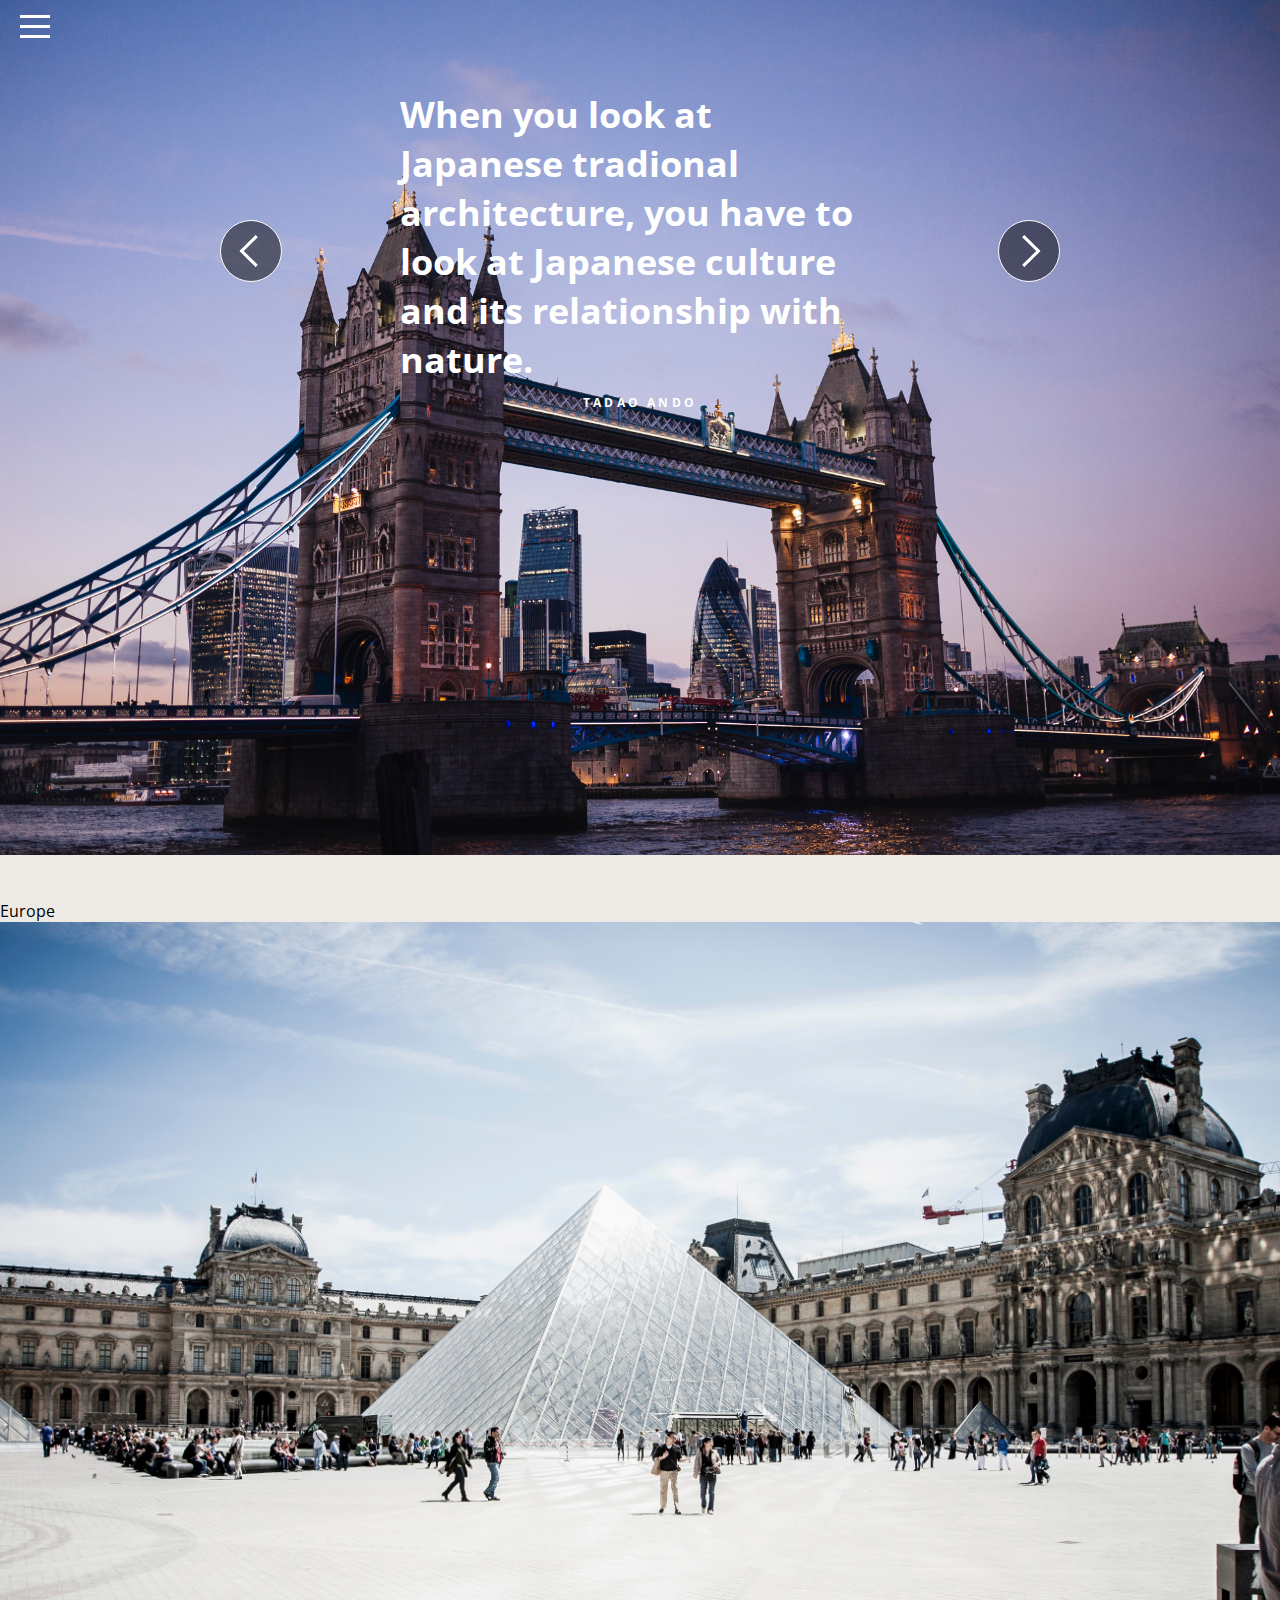
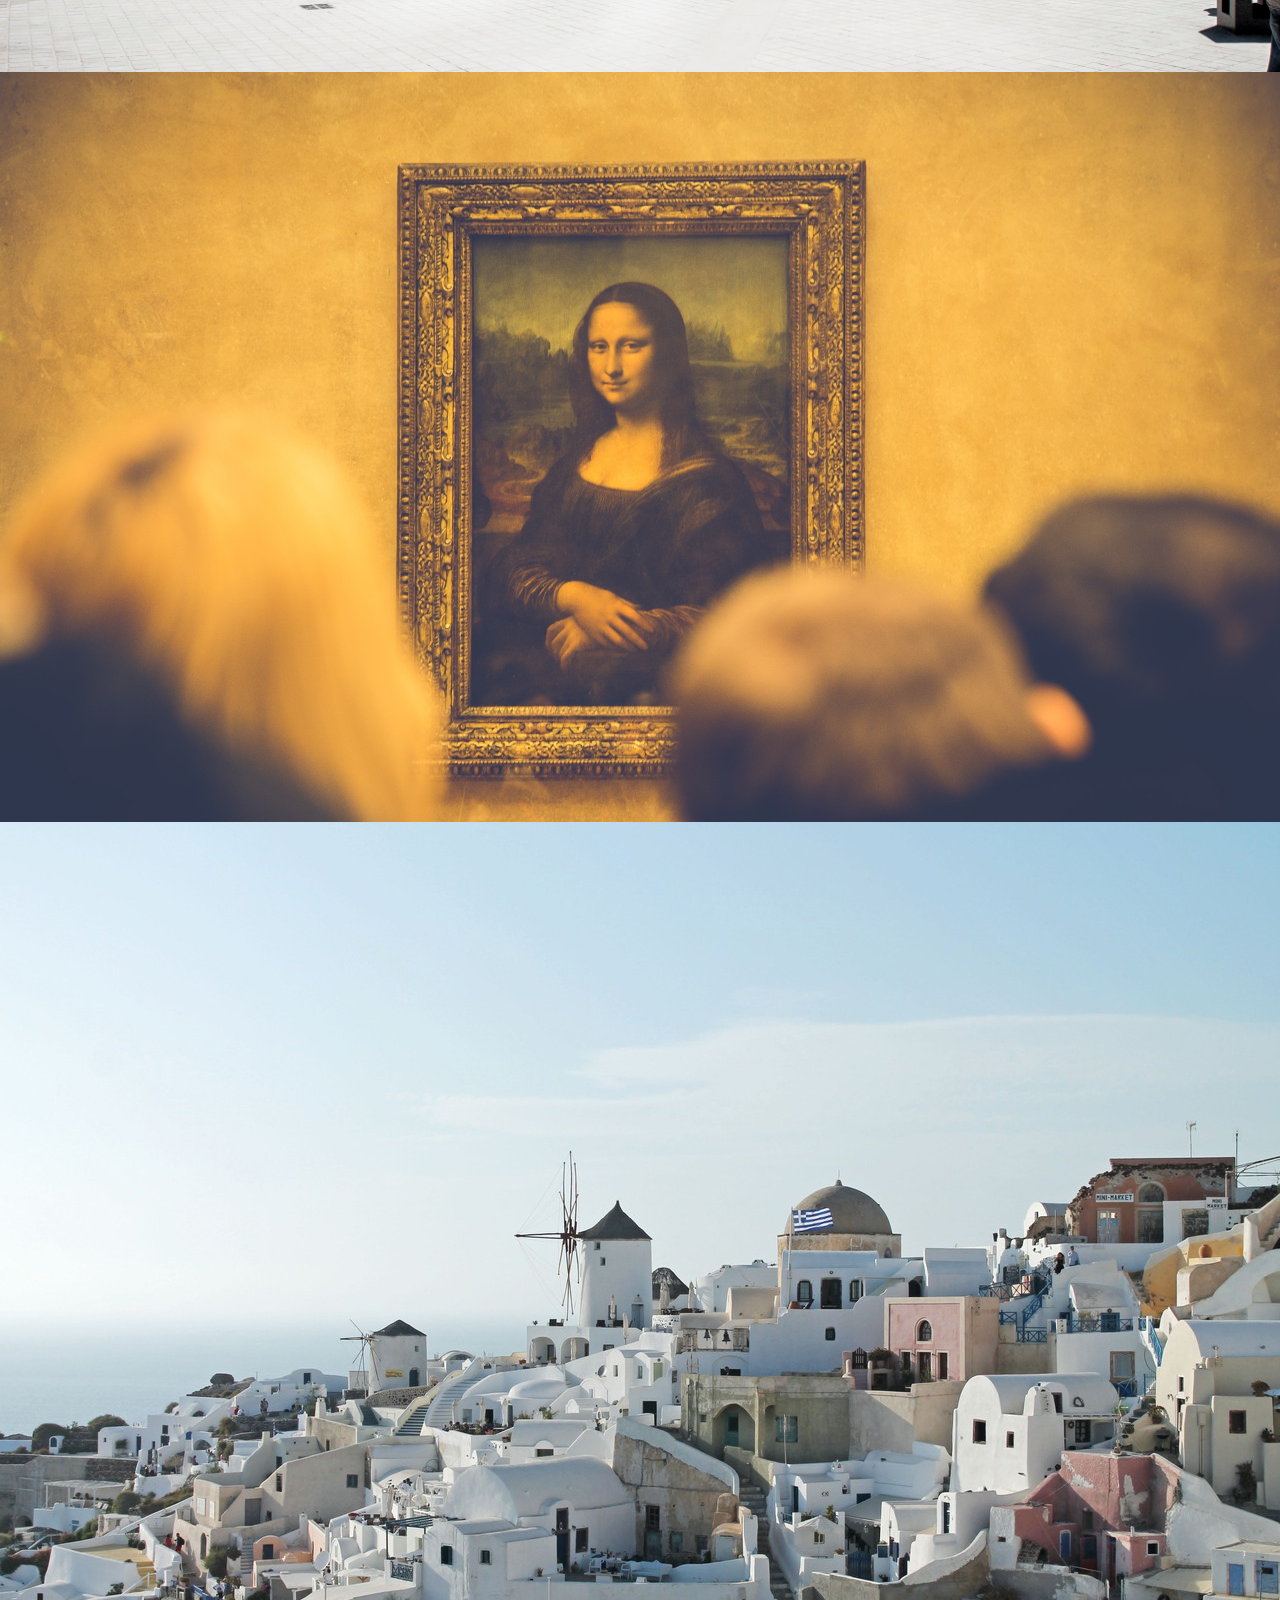
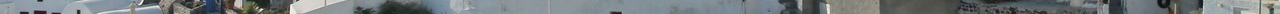
==== europe.html @ 5323c2f0 "pushing my changes to Github" ====
<html>
<head>

	<title>Move.T-Europe</title>
	<link rel="stylesheet" type="text/css" href="assets/css/style.css" />
	<link href='https://fonts.googleapis.com/css?family=Open+Sans' rel='stylesheet' type='text/css'>
	<script src="assets/js/jquery.js"></script>
	<script src= "assets/js/script.js"></script>

</head>
<body>
	<div class="london">
		<div class="london-overlay"></div><img id="london-back" src="assets/image/london.jpg">
	</div>
	<div id="sidebar-button">
		<a id="nav-toggle">
			<span></span>
		</a>
	</div>

	<div class="page-wrapper">
		<section class="section" id="carousel-section">
			<div class="carousel-container">
			<div id= "carousel">
				<div class="carousel-item">
					<div class="quote">
						When you look at Japanese tradional architecture, you have to look at Japanese culture and its relationship with nature. 
						<div class="author">
							Tadao Ando
						</div>
					</div>
				</div>
				<div class="carousel-item">
					<div class="quote">
						The Japanese culture fascinates me: the food, the dress, the manners and the traditions. It's the travel experience that has moved me the most.
						<div class="author">
							Roman Coppola
						</div>
					</div>
				</div>
				<div id="carousel-prev">
					<img class="img-scaled" src="assets/image/arrowleft.png"/>
				</div>
				<div id="carousel-next">
					<img class="img-scaled" src="assets/image/arrowright.png"/>
				</div>
			</div>
		</section>
	</div>
	
	<div id="damn">
		<div id="head">Europe</div>
	</div>

	<nav class="sidebar-container">
		<div class="sidebar-item">
			<a href="index.html" target=".blank"><div class="home">Home Page</div>
			<a href="japan.html" target="blank"><div class="japan">Japan</div></a>
			<a href="europe.html" target="_blank"><div class="europe">Europe</div></a>
		</div>
	</nav>
	
	<section class= "pyramid">
		<div class= "pyramid-overlay"></div><img id="pyramid-back" src="assets/image/pyramid.jpg">
		<div class= "text" id= "pyramid-text">
		</div>
	</section>

	<section class= "art">
		<div class= "art-overlay"></div><img id="art-back" src="assets/image/art.jpg">
		<div class= "text" id= "art-text">
		</div>
	</section>

	<section class= "greece">
		<div class= "greece-overlay"></div><img id="greece-back" src="assets/image/greece.jpg">
		<div class= "text" id= "greece-text">
		</div>
	</section>
</body>
</html>
---- assets/css/style.css ----
a {
	color: inherit;
	text-decoration: none;
}

.clear {
    clear: both;
}

.img-scaled {
    width: 100%;
    height: 100%;
}

.img-scaled-wh {
    width: 100%;
    height: 100%;
    position: relative;
}

body {
	font-family: "Open Sans", "Helvetica Neue", Helvetica, Arial, sans-serif;
	margin: 0px;
	background: #edeae5;
}

.background {
    background: url('background.jpg');
    background-size: 100% 100%;
    width: 100%;
    height: 100%;
    position: absolute;
}

.background-overlay{
    height: 100%;
    width: 100%;
    position: absolute;
}

#backdrop {
    width: 100%;
    height: 100%;
    object-fit: cover;
}

.kyoto {
    background-size: 100% 100%;
    width: 100%;
    height: 100%;
    position: absolute;
}

.kyoto-overlay {
    height: 100%;
    width: 100%;
    position: absolute;
}

#kyoto-back {
    width: 100%;
    height: 100%
    object-fit: cover;
}

.london {
    background-size: 100% 100%;
    width: 100%;
    height: 100%;
    position: absolute;
}

.london-overlay {
    height: 100%;
    width: 100%;
    position: absolute;
}

#london-back {
    width: 100%;
    height: 100%
    object-fit: cover;
}
#carousel-prev {
    position: absolute;
    width: 40px;
    height: 40px;
    padding: 10px;
    background: rgba(0, 0, 0, 0.5);
    top: 50%;
    margin-top: -30px;
    cursor: pointer;
    -webkit-transition: linear 0.2s;
}

#carousel-next {
    position: absolute;
    width: 40px;
    height: 40px;
    padding: 10px;
    background: rgba(0, 0, 0, 0.5);
    top: 50%;
    right: 0px;
    margin-top: -30px;
    cursor: pointer;
    -webkit-transition: linear 0.2s;
}

#carousel-prev:hover {
    background: rgba(0, 0, 0, 0.9);
}

#carousel-next:hover {
    background: rgba(0, 0, 0, 0.9);
}

.sidebar-container {
    position: fixed;
    width: 280px;
    height: 100%;
    background-color: darkgrey;
    opacity: 0.9;
    -webkit-transform: translateX(-280px);
    -webkit-transition: all 0.3s;
    -moz-transition: all 0.3s;
    transition: all .3s;4
}

.page-wrapper {
    height: 100%;
    width: 100%;
    -webkit-transition: all .3s;
    -moz-transition: all .3s;
    transition: all .3s;
}

.sidebar-item {
    font-weight: 700px;
    font-size: 16px;
    color: white;
    padding-top: 15px;
    padding-bottom: 15px;
    padding-left: 20px;
    padding-right: 20px;
}

.sidebar-active {
    transform: translateX(0);
}

#nav-toggle { 
    position: absolute; 
    right: 50%; top: 10%; 
}

#nav-toggle {
    padding: 10px 30px 15px 0px; 
}

#nav-toggle span, #nav-toggle span:before, #nav-toggle span:after {
    height: 3px;
    width: 30px;
    background: #fff;
    position: absolute;
    display: block;
    content: '';
}

#nav-toggle span:before {
    top: -10px; 
}

#nav-toggle span:after {
    bottom: -10px;
}

#sidebar-button {
    position: fixed;
    z-index: 100;
    left: 50px;
    top: 15px;
    cursor: pointer;
    -webkit-transition: all .3s;
    -moz-transition: all .3s;
    -o-transition: all .3s;
    transition: all .3s;
} 

.sidebar-container ul {
    margin: 0;
    padding: 0;
    list-style: none;
    margin-top: 10px;
}

.home {
    font-size: 24px;
    font-weight: 600;
    padding: 10px 50px 10px 50px;
    text-align: center;
}

.japan {
    font-size: 24px;
    font-weight: 600;
    padding: 10px 50px 10px 50px;
    text-align: center;
}

.europe {
    font-size: 24px;
    font-weight: 600;
    padding: 10px 50px 10px 50px;
    text-align: center;
}

.no-scroll {
    overflow: hidden;
}

.wrapper-active, .button-active {
    -webkit-transform: translateX(280px);
    -moz-transform: translateX(280px);
    transform: translateX(280px);
}

.sidebar-active {
    -webkit-transform: translateX(0px);
    -moz-transform: translateX(0px);
    -o-transform: translateX(0px);
}

.carousel-container{
    width: 960px;
    margin: auto;
    height: 500px;
    overflow: hidden;
    position: relative;
}

#carousel {
    width: 4800px;
    height: 100%;
    margin-left: 0px;
    -webkit-transition: all 0.3s;
}

.carousel-item {
    width: 960px;
    position: relative;
    height: 100%;
    float: left;
}

#carousel-prev {
    position: absolute;
    width: 40px;
    height: 40px;
    padding: 10px;
    left: 60px;
    top: 50%;
    margin-top: -30px;
    cursor: pointer;
    border-radius: 50%;
    border: 1px solid #fff;
    -webkit-transition: all 0.3s;
}

#carousel-next {
    position: absolute;
    width: 40px;
    height: 40px;
    padding: 10px;
    right: 60px;
    top: 50%;
    margin-top: -30px;
    cursor: pointer;
    border-radius: 50%;
    border: 1px solid #fff;
    -webkit-transition: all 0.3s;
}

.quote, .text {
    position: absolute;
    font-size: 36px;
    color: white;
    font-weight: 700;
    top: 50%;
    left: 50%;
    -webkit-transform: translateX(-50%) translateY(-50%);
    -moz-transform: translateX(-50%) translateY(-50%);
    transform: translateX(-50%) translateY(-50%);
}

.author {
    font-size: 12px;
    font-weight: 700;
    letter-spacing: .2rem;
    text-transform: uppercase;
    margin-top: 10px;
    text-align: center;
}

#hero {
    position: absolute;
    color: white;
    bottom: 250px;
    right: 250px;
    text-align: left;
}

#heading {
    font-size: 78px;
    font-weight: 800;
    color: whitesmoke;
}

#subheading {
    font-size: 28px;
    font-weight: 500;
    color: whitesmoke;
}

#link {
    background: darkgrey;
    float: right;
    padding: 10px 20px;
    cursor: pointer;
    border-radius: 10px;
    margin-top: 10px;
    font-size: 20px;
    font-weight: 800;
}

#special {
    position: absolute;
    color: whitesmoke;
    bottom: 250px;
    right: 250px;
    text-align: center;
}

#title{
    font-size: 78px;
    font-weight: 800;
    color: whitesmoke;
}

#about-container {
    position: fixed;
    width: 100%;
    height: 100%;
    z-index: 100;
    display: none;
}

#about-overlay {
    width: 100%;
    height: 100%;
    background: rgba(0, 0, 0, 0.5);
}

#about-box {
    position: absolute;
    width: 700px;
    height: 360px;
    background: darkgrey;
    opacity: 0.9;
    border-radius: 150px;
    z-index: 100;
    top: calc(20%);
    bottom: calc(25%);
    left: calc(25%);
    right: calc(25%);
}
.context{
    font-size: 32px;
    color: whitesmoke;
    padding: 20px 20px;
    text-align: center;

}

.about {
    font-size: 56px; 
    color: whitesmoke;
    padding: 10px 10px;
    text-align: center;
}

.shibuya {
    width: 100%;
    height: 750px;
    position: relative;
}

.shibuya-overlay {
    height: 100%;
    width: 100%;
    position: absolute;
}

#shibuya-back {
    width: 100%;
    height: 100%
    object-fit: cover;
}

.text {

}

#shibuya-text{

}

.osaka {
    width: 100%;
    height: 750px;
    position: relative;
}

.osaka-overlay {
    height: 100%;
    width: 100%;
    position: absolute;
}

#osaka-back {
    width: 100%;
    height: 100%
    object-fit: cover;
}

#osaka-text {

}

.food {
    width: 100%;
    height: 750px;
    position: relative;
}

.food-overlay {
    height: 100%;
    width: 100%;
    position: absolute;
}

#food-back {
    width: 100%;
    height: 100%
    object-fit: cover;
}

#food-text {

}

.pyramid {
    width: 100%;
    height: 750px;
    position: relative;
}

.pyramid-overlay {
    height: 100%;
    width: 100%;
    position: absolute;
}

#pyramid-back {
    width: 100%;
    height: 100%
    object-fit: cover;
}

#pyramid-text {

}

.art {
    width: 100%;
    height: 750px;
    position: relative;
}

.art-overlay {
    height: 100%;
    width: 100%;
    position: absolute;
}

#art-back {
    width: 100%;
    height: 100%
    object-fit: cover;
}

#art-text {

}

.greece {
    width: 100%;
    height: 750px;
    position: relative;
}

.greece-overlay {
    height: 100%;
    width: 100%;
    position: absolute;
}

#greece-back {
    width: 100%;
    height: 100%
    object-fit: cover;
}

#greece-text {

}
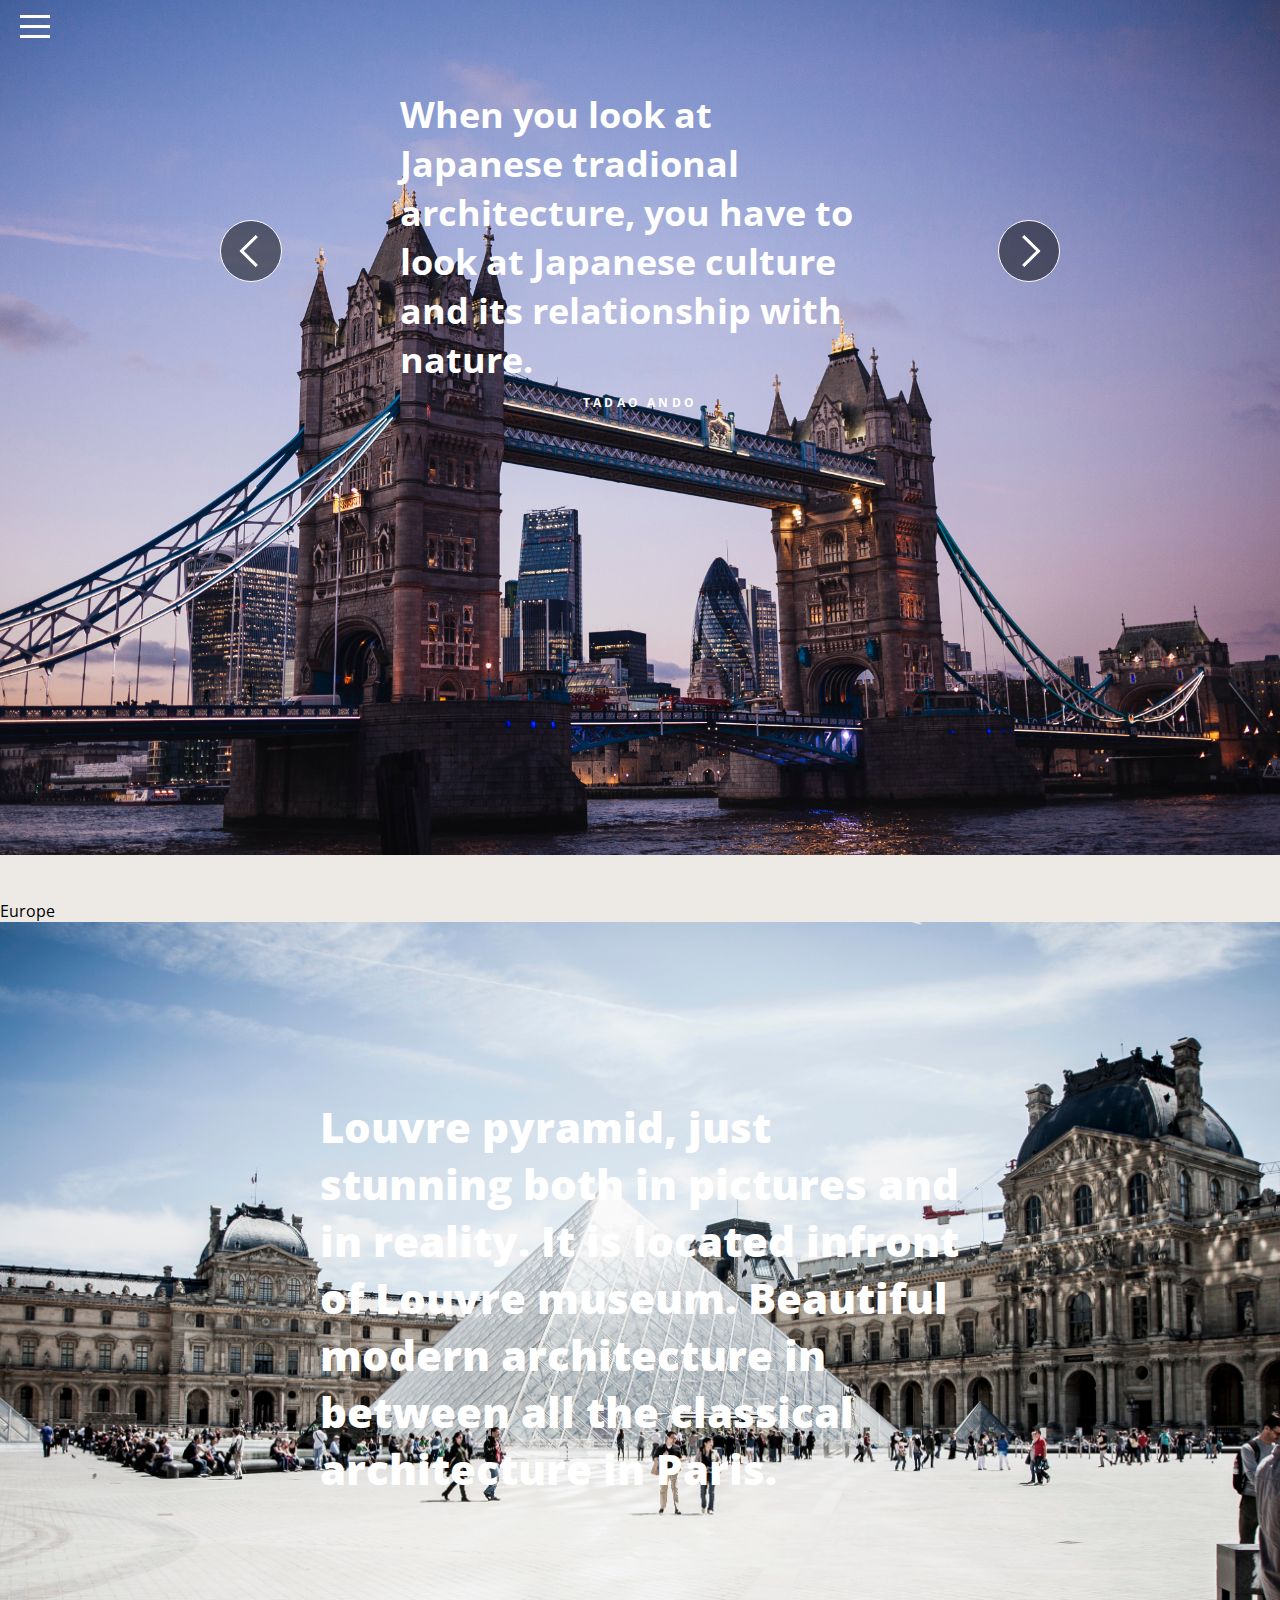
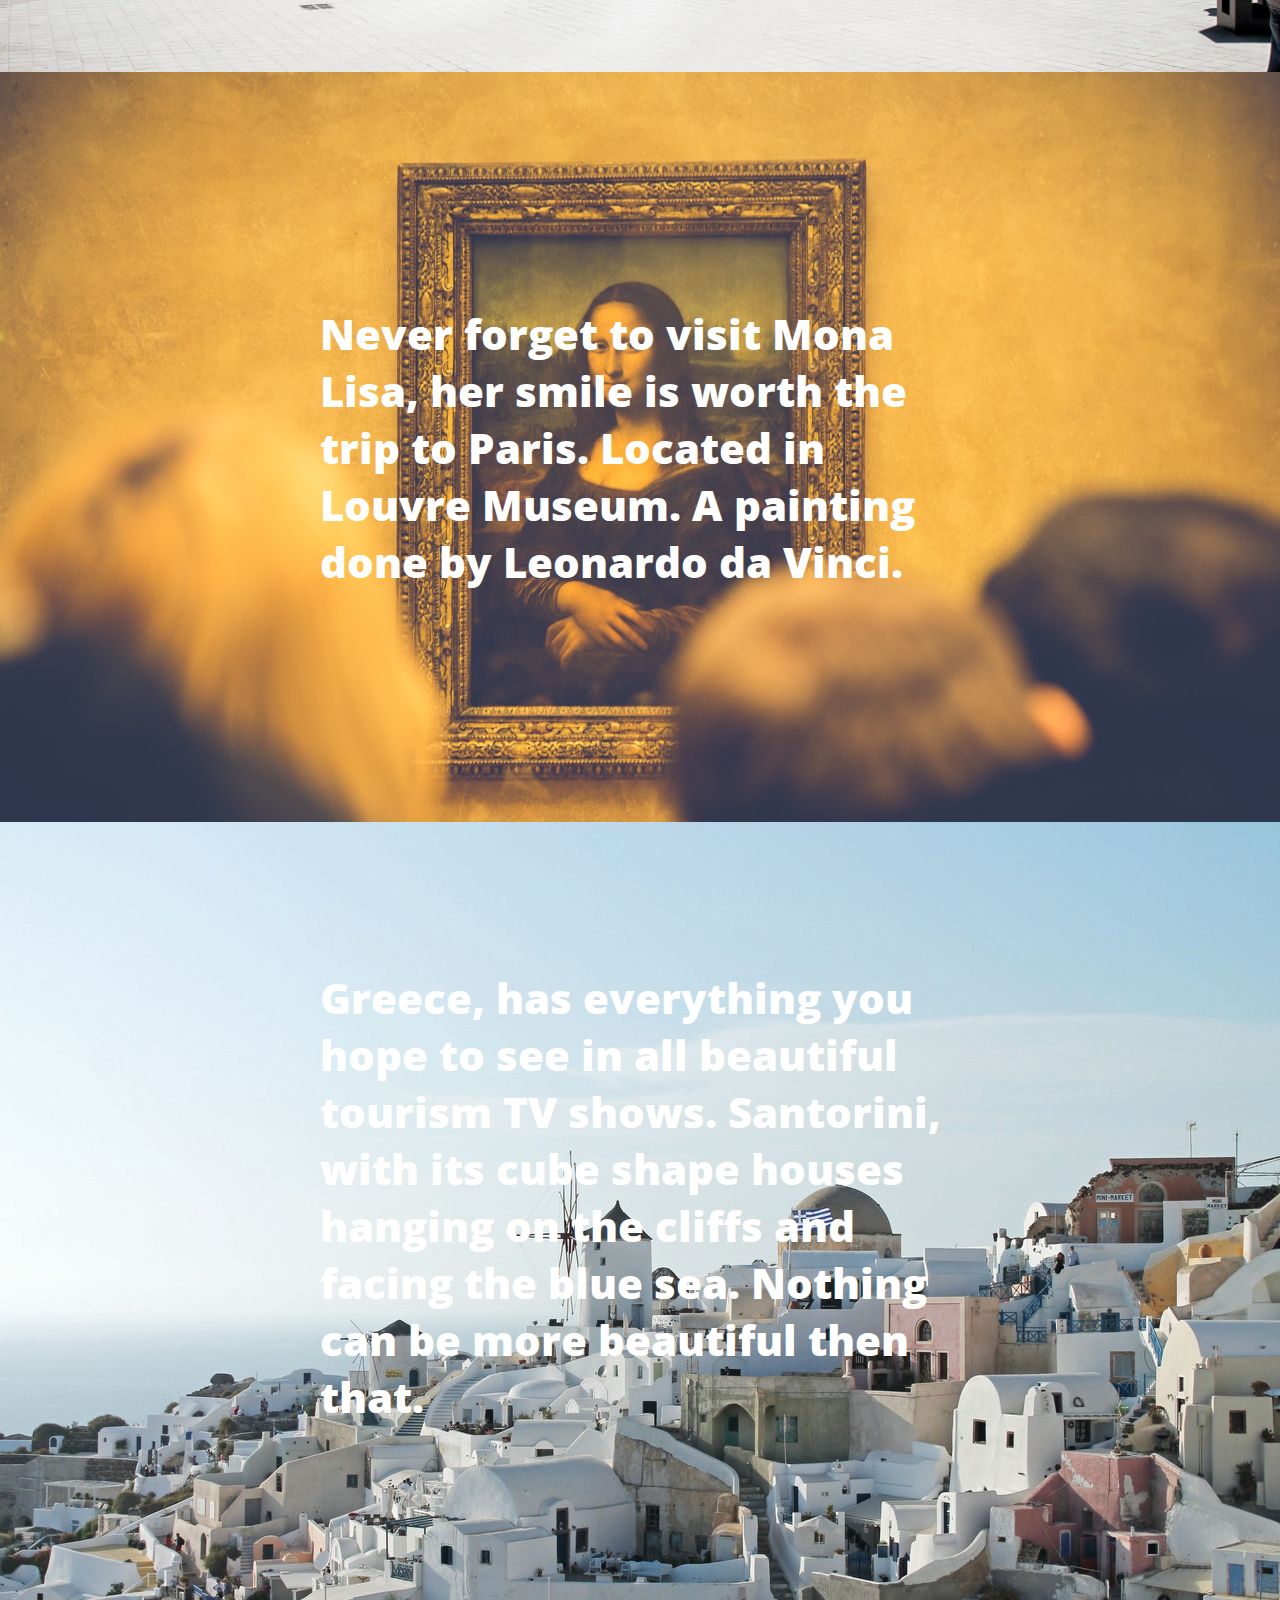
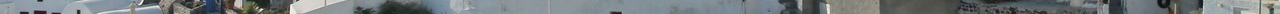
==== commit 07dfb39c: "pushing my changes onto github" ====
--- a/europe.html
+++ b/europe.html
@@ -12,12 +12,21 @@
 	<div class="london">
 		<div class="london-overlay"></div><img id="london-back" src="assets/image/london.jpg">
 	</div>
+
 	<div id="sidebar-button">
 		<a id="nav-toggle">
 			<span></span>
 		</a>
 	</div>
 
+	<nav class="sidebar-container">
+		<div class="sidebar-item">
+			<a href="index.html" target=".blank"><div class="home">Home Page</div>
+			<a href="japan.html" target="_blank"><div class="japan">Japan</div></a>
+			<a href="europe.html" target="blank"><div class="europe">Europe</div></a>
+		</div>
+	</nav>
+	
 	<div class="page-wrapper">
 		<section class="section" id="carousel-section">
 			<div class="carousel-container">
@@ -51,30 +60,22 @@
 	<div id="damn">
 		<div id="head">Europe</div>
 	</div>
-
-	<nav class="sidebar-container">
-		<div class="sidebar-item">
-			<a href="index.html" target=".blank"><div class="home">Home Page</div>
-			<a href="japan.html" target="blank"><div class="japan">Japan</div></a>
-			<a href="europe.html" target="_blank"><div class="europe">Europe</div></a>
-		</div>
-	</nav>
 	
 	<section class= "pyramid">
 		<div class= "pyramid-overlay"></div><img id="pyramid-back" src="assets/image/pyramid.jpg">
-		<div class= "text" id= "pyramid-text">
+		<div class= "text" id= "pyramid-text"> Louvre pyramid, just stunning both in pictures and in reality. It is located infront of Louvre museum. Beautiful modern architecture in between all the classical architecture in Paris.</div>
 		</div>
 	</section>
 
 	<section class= "art">
 		<div class= "art-overlay"></div><img id="art-back" src="assets/image/art.jpg">
-		<div class= "text" id= "art-text">
+		<div class= "text" id= "art-text"> Never forget to visit Mona Lisa, her smile is worth the trip to Paris. Located in Louvre Museum. A painting done by Leonardo da Vinci.</div>
 		</div>
 	</section>
 
 	<section class= "greece">
 		<div class= "greece-overlay"></div><img id="greece-back" src="assets/image/greece.jpg">
-		<div class= "text" id= "greece-text">
+		<div class= "text" id= "greece-text"> Greece, has everything you hope to see in all beautiful tourism TV shows. Santorini, with its cube shape houses hanging on the cliffs and facing the blue sea. Nothing can be more beautiful then that.</div>
 		</div>
 	</section>
 </body>
--- a/assets/css/style.css
+++ b/assets/css/style.css
@@ -408,7 +408,9 @@
 }
 
 .text {
-
+    font-size: 42px;
+    font-weight: 800;
+    color: white;
 }
 
 #shibuya-text{
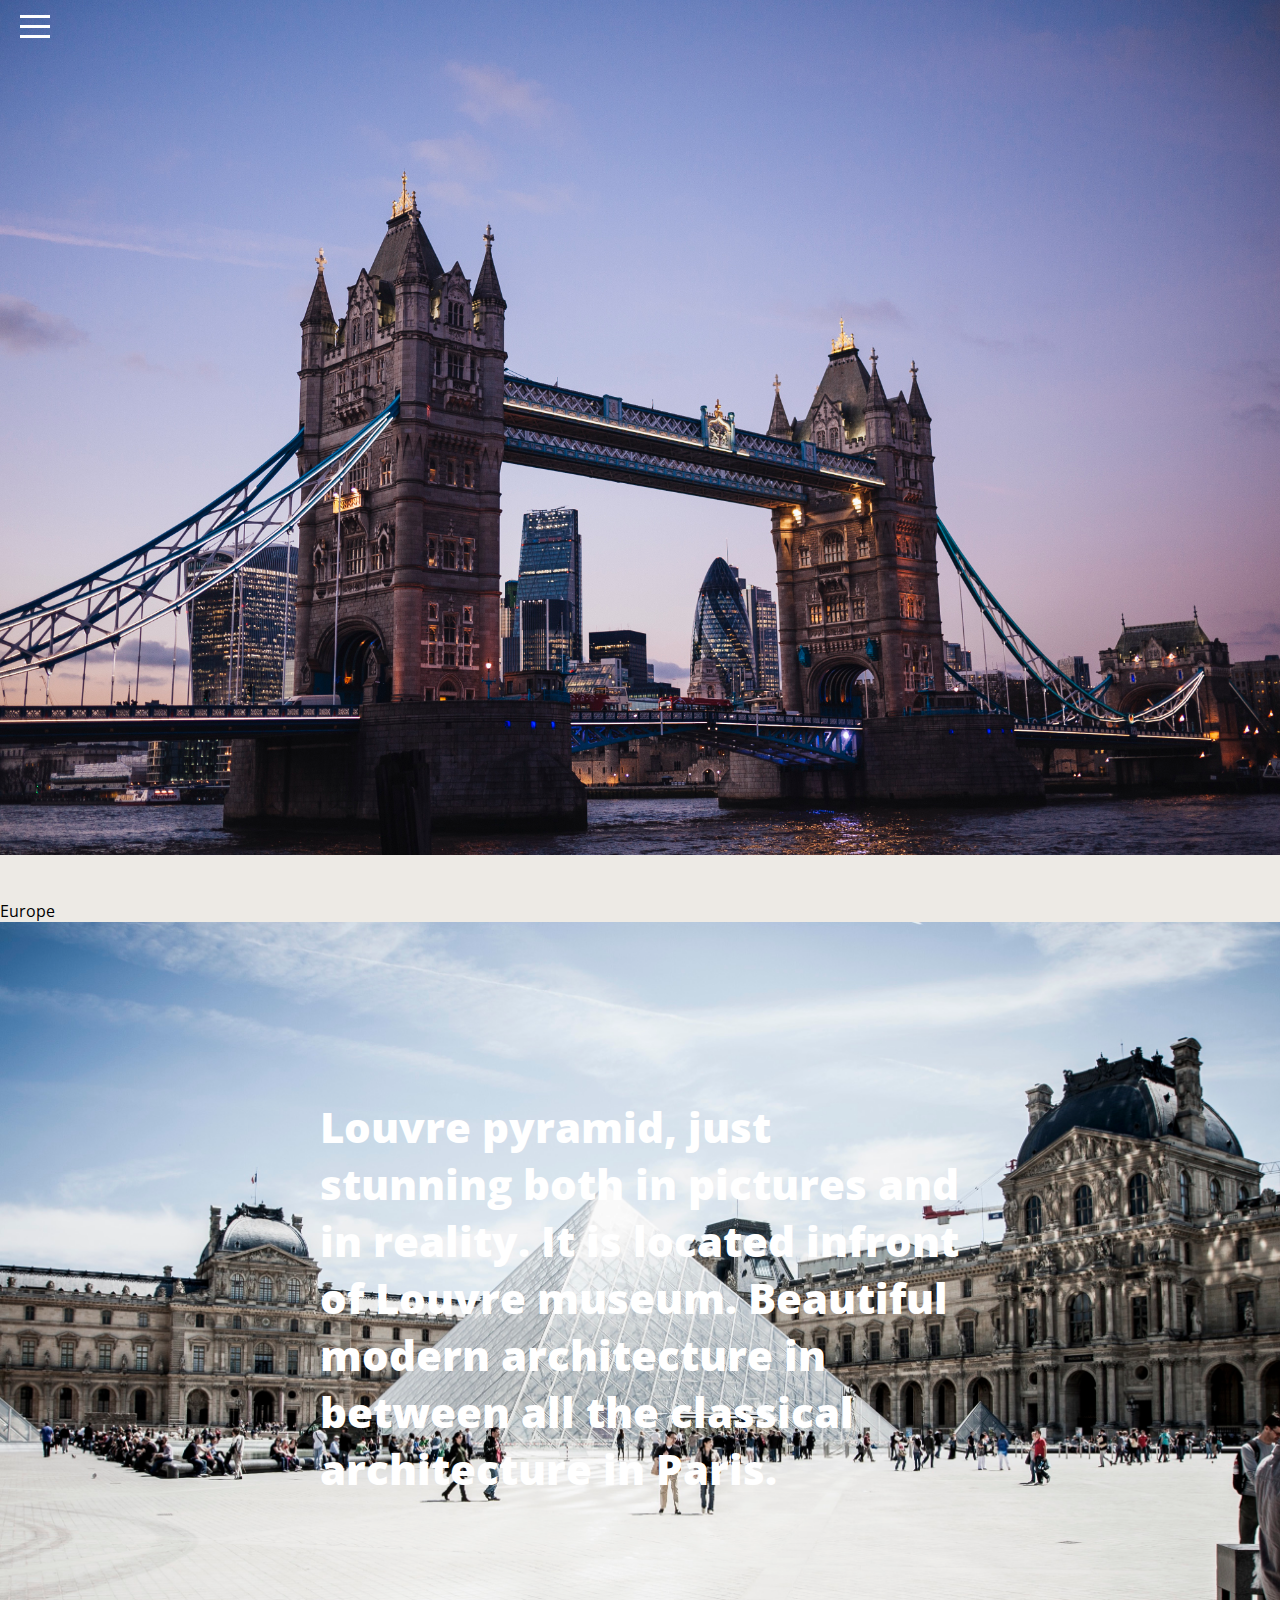
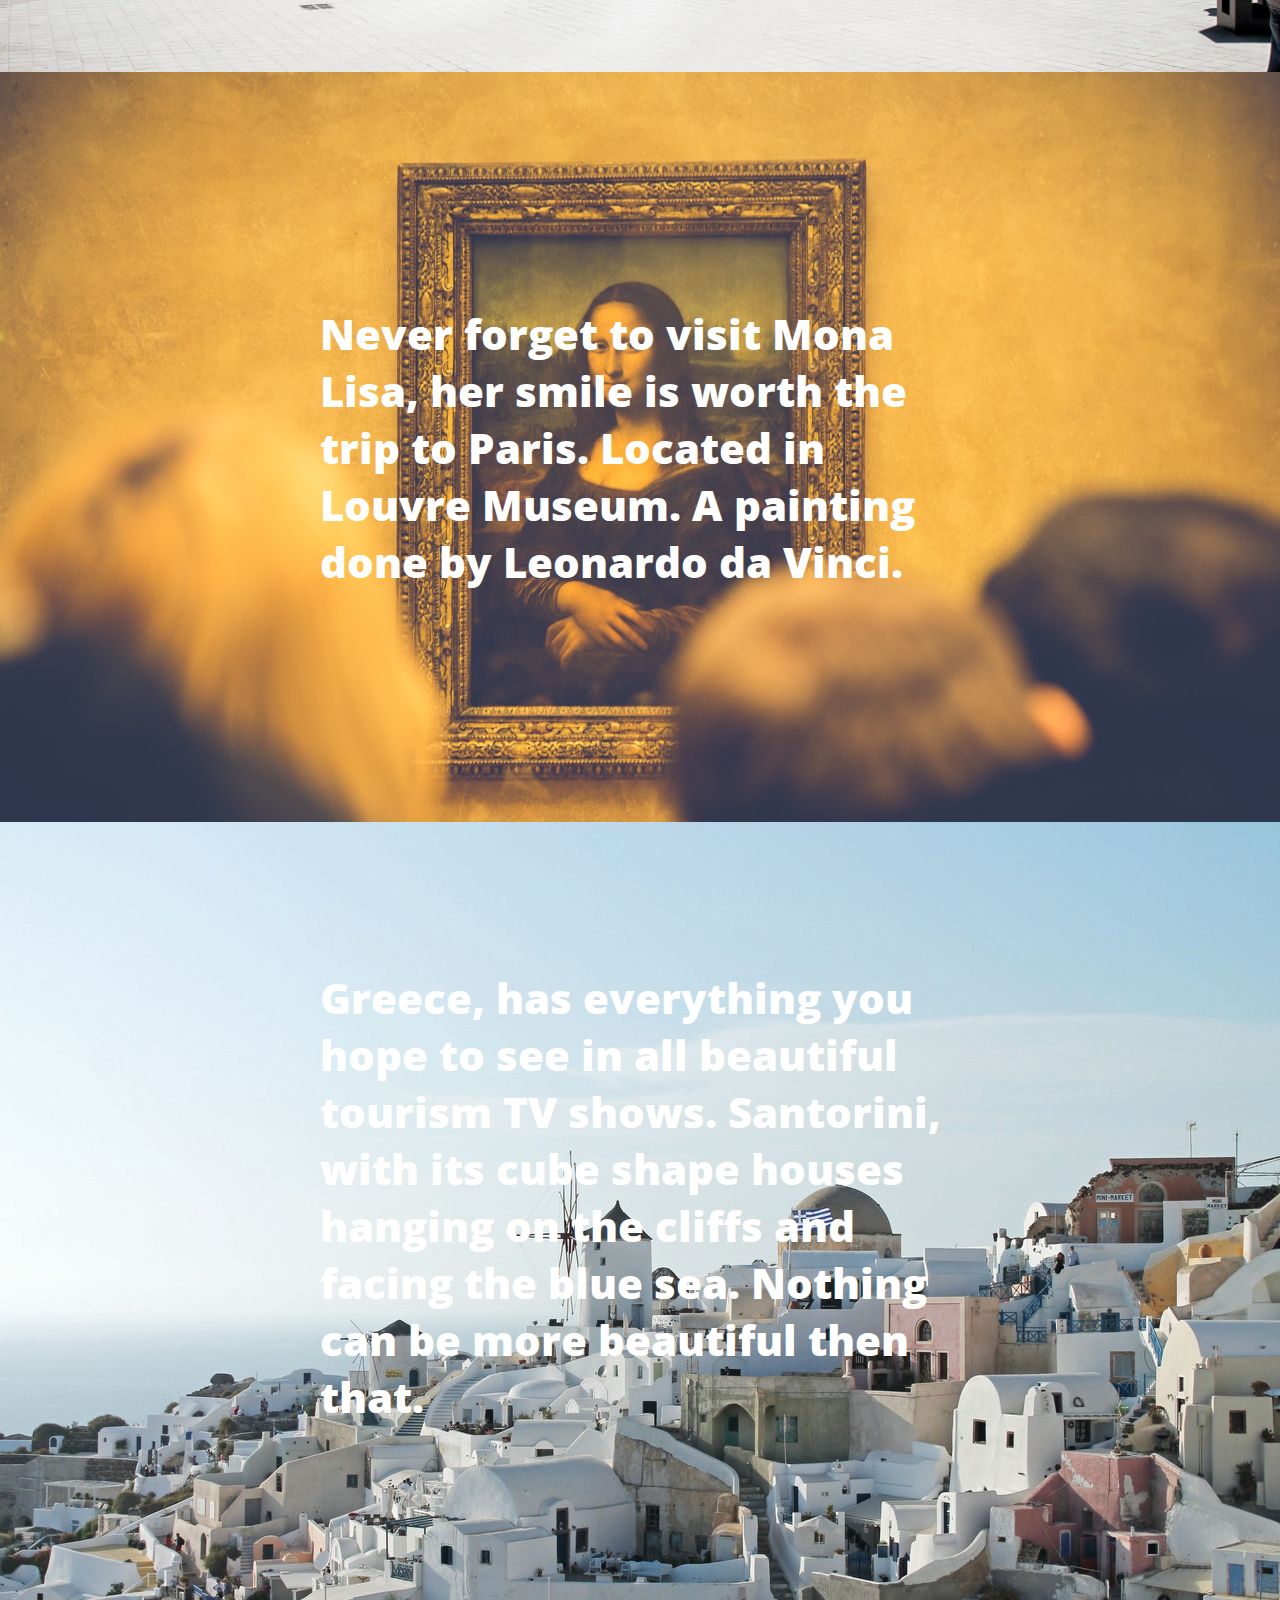
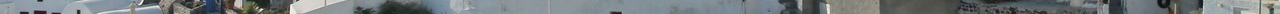
==== commit 9f6697a7: "done" ====
--- a/europe.html
+++ b/europe.html
@@ -30,29 +30,6 @@
 	<div class="page-wrapper">
 		<section class="section" id="carousel-section">
 			<div class="carousel-container">
-			<div id= "carousel">
-				<div class="carousel-item">
-					<div class="quote">
-						When you look at Japanese tradional architecture, you have to look at Japanese culture and its relationship with nature. 
-						<div class="author">
-							Tadao Ando
-						</div>
-					</div>
-				</div>
-				<div class="carousel-item">
-					<div class="quote">
-						The Japanese culture fascinates me: the food, the dress, the manners and the traditions. It's the travel experience that has moved me the most.
-						<div class="author">
-							Roman Coppola
-						</div>
-					</div>
-				</div>
-				<div id="carousel-prev">
-					<img class="img-scaled" src="assets/image/arrowleft.png"/>
-				</div>
-				<div id="carousel-next">
-					<img class="img-scaled" src="assets/image/arrowright.png"/>
-				</div>
 			</div>
 		</section>
 	</div>
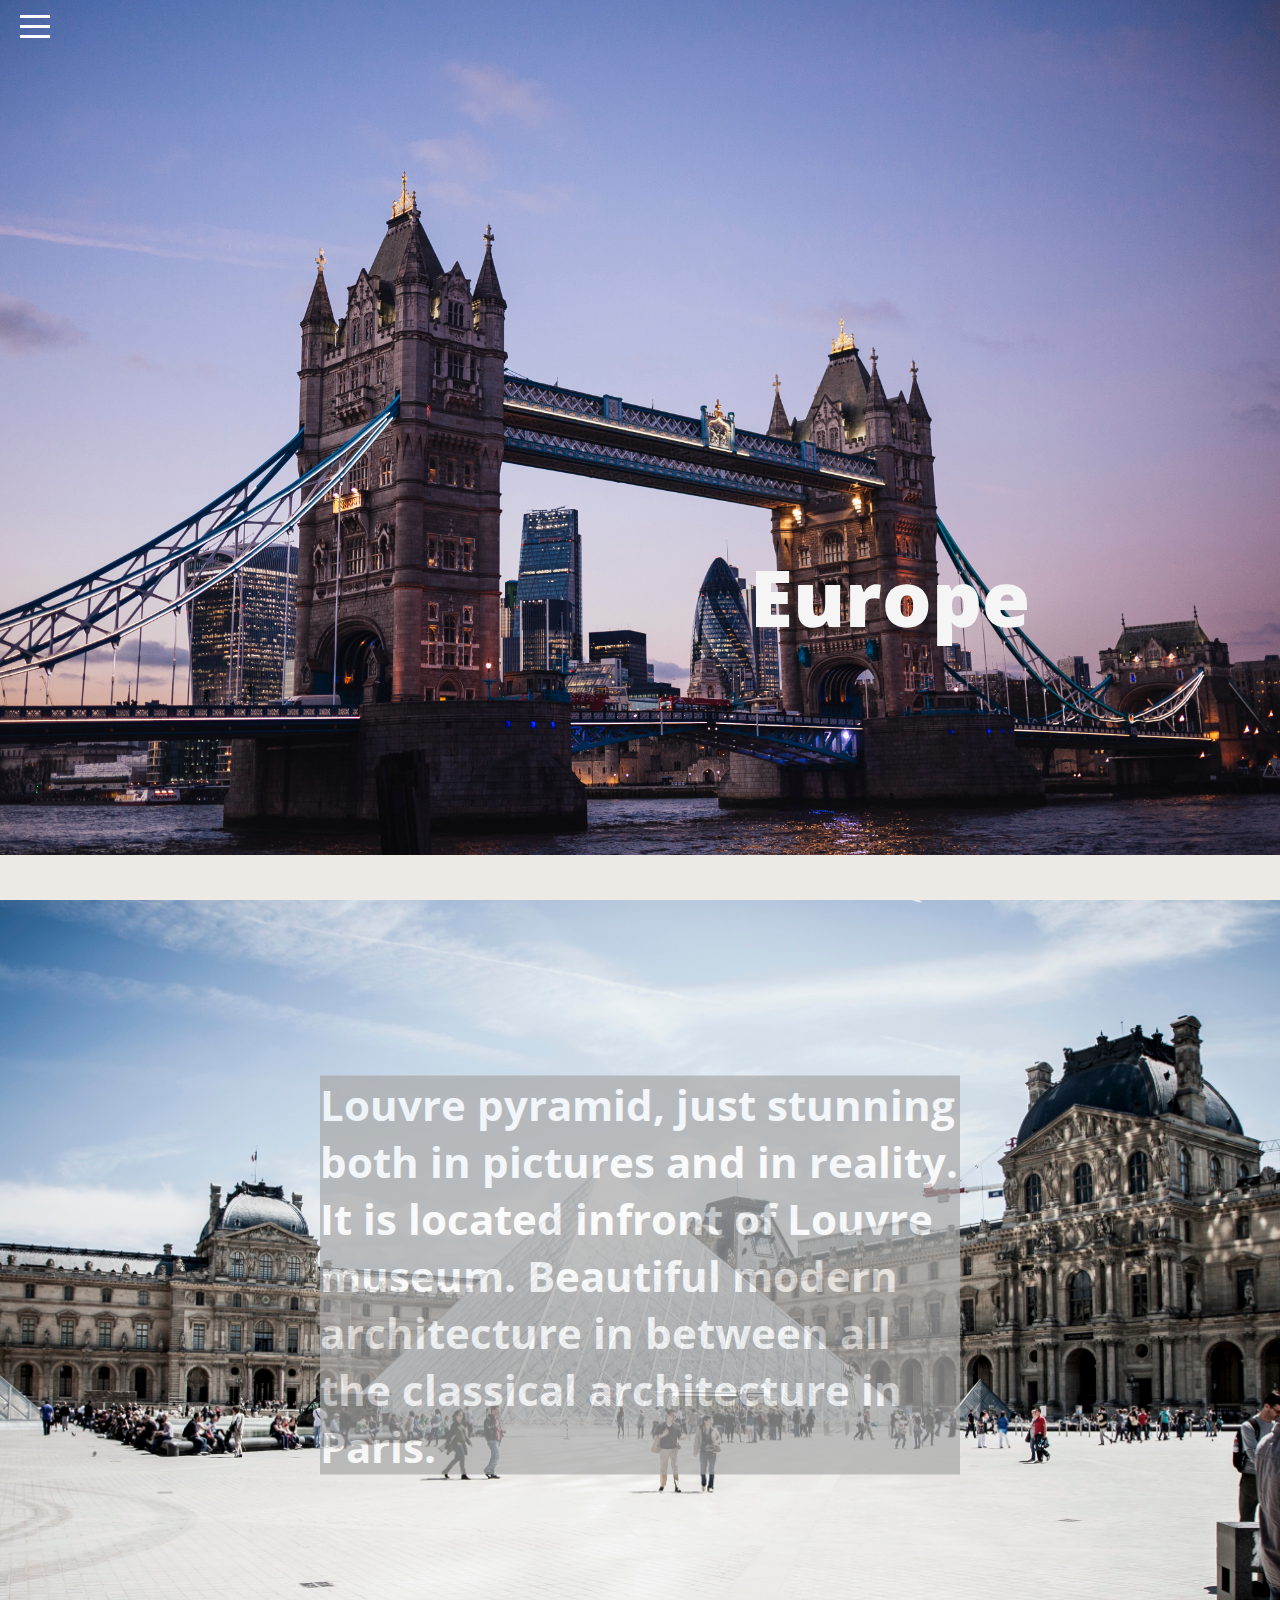
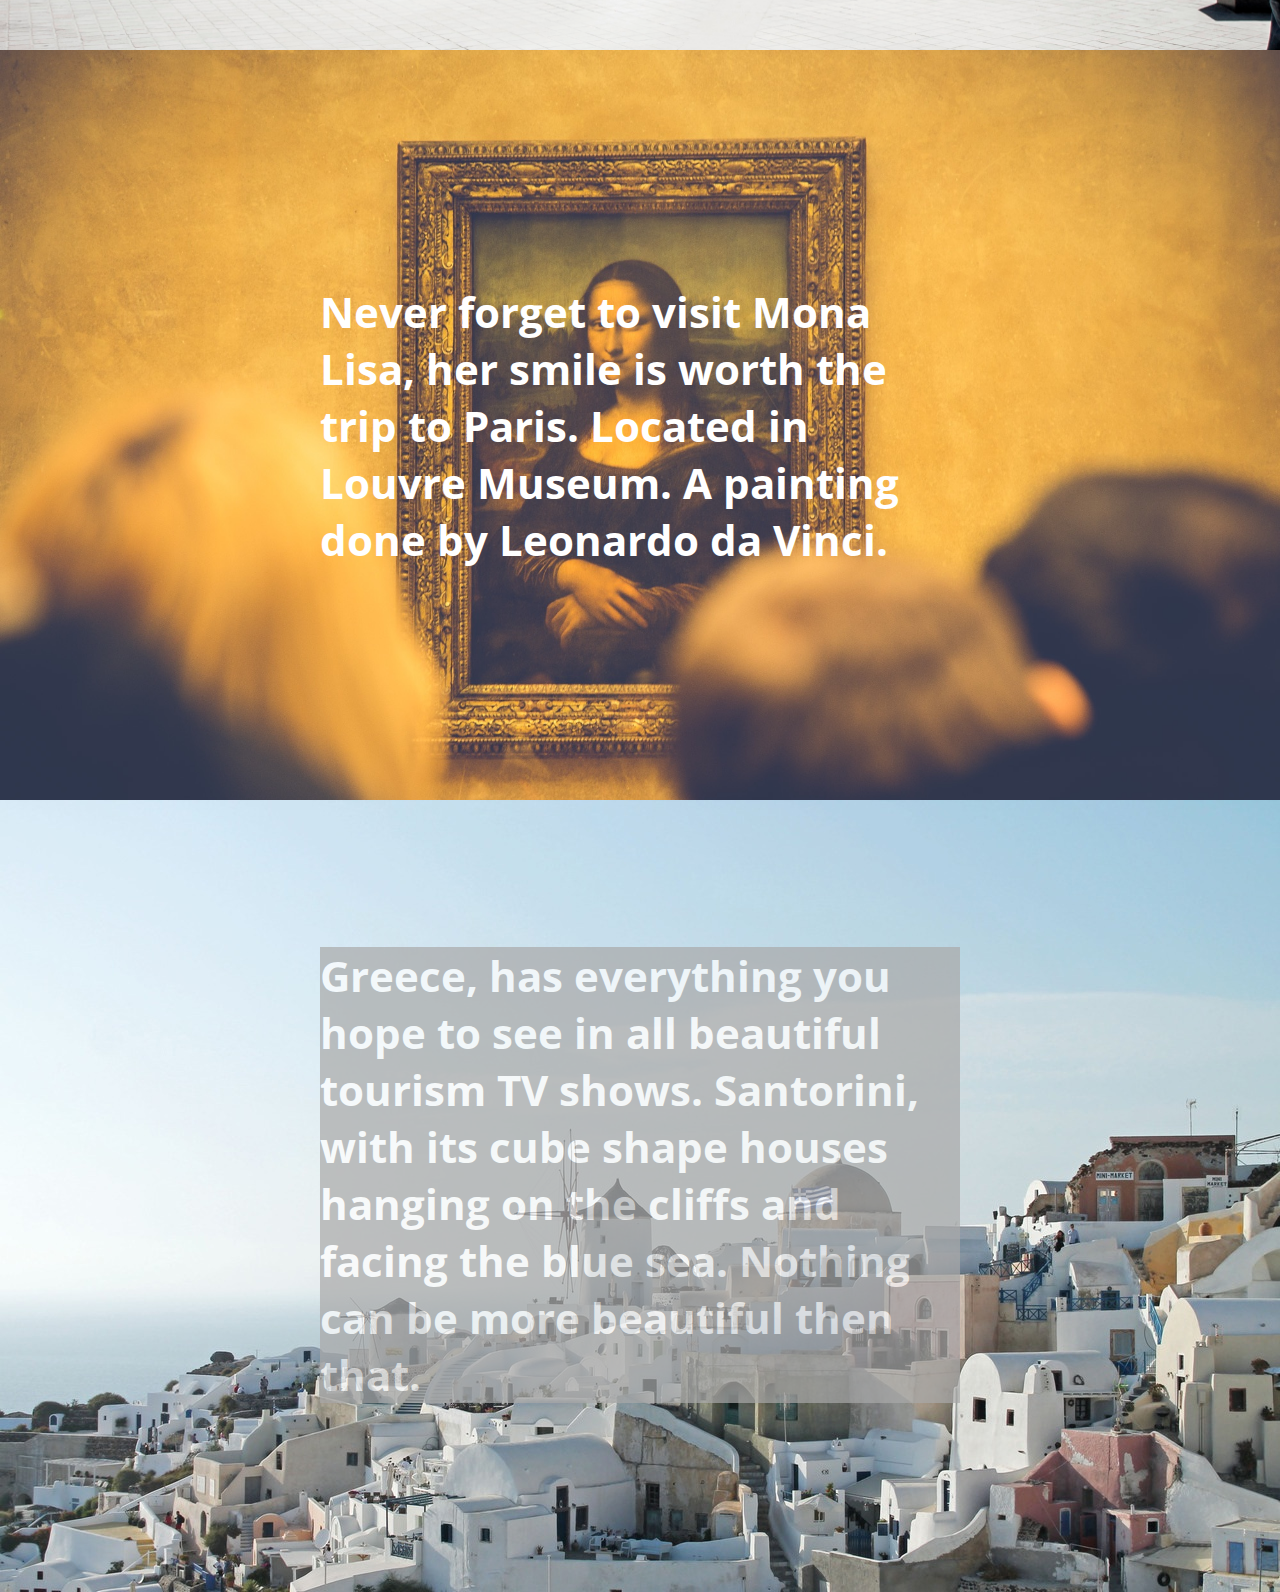
==== commit aebed578: "last changes" ====
--- a/europe.html
+++ b/europe.html
@@ -20,17 +20,15 @@
 	</div>
 
 	<nav class="sidebar-container">
-		<div class="sidebar-item">
+		<div class="sidebar-things">
 			<a href="index.html" target=".blank"><div class="home">Home Page</div>
 			<a href="japan.html" target="_blank"><div class="japan">Japan</div></a>
 			<a href="europe.html" target="blank"><div class="europe">Europe</div></a>
 		</div>
 	</nav>
-	
+
 	<div class="page-wrapper">
 		<section class="section" id="carousel-section">
-			<div class="carousel-container">
-			</div>
 		</section>
 	</div>
 	
--- a/assets/css/style.css
+++ b/assets/css/style.css
@@ -33,7 +33,7 @@
     position: absolute;
 }
 
-.background-overlay{
+.background-lay{
     height: 100%;
     width: 100%;
     position: absolute;
@@ -81,38 +81,6 @@
     width: 100%;
     height: 100%
     object-fit: cover;
-}
-#carousel-prev {
-    position: absolute;
-    width: 40px;
-    height: 40px;
-    padding: 10px;
-    background: rgba(0, 0, 0, 0.5);
-    top: 50%;
-    margin-top: -30px;
-    cursor: pointer;
-    -webkit-transition: linear 0.2s;
-}
-
-#carousel-next {
-    position: absolute;
-    width: 40px;
-    height: 40px;
-    padding: 10px;
-    background: rgba(0, 0, 0, 0.5);
-    top: 50%;
-    right: 0px;
-    margin-top: -30px;
-    cursor: pointer;
-    -webkit-transition: linear 0.2s;
-}
-
-#carousel-prev:hover {
-    background: rgba(0, 0, 0, 0.9);
-}
-
-#carousel-next:hover {
-    background: rgba(0, 0, 0, 0.9);
 }
 
 .sidebar-container {
@@ -122,27 +90,22 @@
     background-color: darkgrey;
     opacity: 0.9;
     -webkit-transform: translateX(-280px);
-    -webkit-transition: all 0.3s;
-    -moz-transition: all 0.3s;
-    transition: all .3s;4
+    -webkit-transition: all 0.4s;
 }
 
 .page-wrapper {
     height: 100%;
     width: 100%;
-    -webkit-transition: all .3s;
-    -moz-transition: all .3s;
-    transition: all .3s;
-}
-
-.sidebar-item {
+    -webkit-transition: all .2s;
+    -moz-transition: all .2s;
+    transition: all .2s;
+}
+
+.sidebar-things {
     font-weight: 700px;
     font-size: 16px;
-    color: white;
-    padding-top: 15px;
-    padding-bottom: 15px;
-    padding-left: 20px;
-    padding-right: 20px;
+    color: whitesmoke;
+    padding: 15px 20px 15px 20px;
 }
 
 .sidebar-active {
@@ -181,18 +144,11 @@
     left: 50px;
     top: 15px;
     cursor: pointer;
-    -webkit-transition: all .3s;
-    -moz-transition: all .3s;
-    -o-transition: all .3s;
-    transition: all .3s;
+    -webkit-transition: all .4s;
+    -moz-transition: all .4s;
+    -o-transition: all .4s;
+    transition: all .4s;
 } 
-
-.sidebar-container ul {
-    margin: 0;
-    padding: 0;
-    list-style: none;
-    margin-top: 10px;
-}
 
 .home {
     font-size: 24px;
@@ -215,10 +171,6 @@
     text-align: center;
 }
 
-.no-scroll {
-    overflow: hidden;
-}
-
 .wrapper-active, .button-active {
     -webkit-transform: translateX(280px);
     -moz-transform: translateX(280px);
@@ -231,77 +183,6 @@
     -o-transform: translateX(0px);
 }
 
-.carousel-container{
-    width: 960px;
-    margin: auto;
-    height: 500px;
-    overflow: hidden;
-    position: relative;
-}
-
-#carousel {
-    width: 4800px;
-    height: 100%;
-    margin-left: 0px;
-    -webkit-transition: all 0.3s;
-}
-
-.carousel-item {
-    width: 960px;
-    position: relative;
-    height: 100%;
-    float: left;
-}
-
-#carousel-prev {
-    position: absolute;
-    width: 40px;
-    height: 40px;
-    padding: 10px;
-    left: 60px;
-    top: 50%;
-    margin-top: -30px;
-    cursor: pointer;
-    border-radius: 50%;
-    border: 1px solid #fff;
-    -webkit-transition: all 0.3s;
-}
-
-#carousel-next {
-    position: absolute;
-    width: 40px;
-    height: 40px;
-    padding: 10px;
-    right: 60px;
-    top: 50%;
-    margin-top: -30px;
-    cursor: pointer;
-    border-radius: 50%;
-    border: 1px solid #fff;
-    -webkit-transition: all 0.3s;
-}
-
-.quote, .text {
-    position: absolute;
-    font-size: 36px;
-    color: white;
-    font-weight: 700;
-    top: 50%;
-    left: 50%;
-    -webkit-transform: translateX(-50%) translateY(-50%);
-    -moz-transform: translateX(-50%) translateY(-50%);
-    transform: translateX(-50%) translateY(-50%);
-}
-
-.author {
-    font-size: 12px;
-    font-weight: 700;
-    letter-spacing: .2rem;
-    text-transform: uppercase;
-    margin-top: 10px;
-    text-align: center;
-}
-
 #hero {
     position: absolute;
     color: white;
@@ -322,7 +203,7 @@
     color: whitesmoke;
 }
 
-#link {
+#button {
     background: darkgrey;
     float: right;
     padding: 10px 20px;
@@ -347,6 +228,19 @@
     color: whitesmoke;
 }
 
+#damn{
+    position: absolute;
+    color: whitesmoke;
+    bottom: 250px;
+    right: 250px;
+    text-align: center;
+}
+
+#head{
+    font-size: 78px;
+    font-weight: 800;
+    color: whitesmoke;
+}
 #about-container {
     position: fixed;
     width: 100%;
@@ -411,6 +305,13 @@
     font-size: 42px;
     font-weight: 800;
     color: white;
+    position: absolute;
+    font-weight: 700;
+    top: 50%;
+    left: 50%;
+    -webkit-transform: translateX(-50%) translateY(-50%);
+    -moz-transform: translateX(-50%) translateY(-50%);
+    transform: translateX(-50%) translateY(-50%);
 }
 
 #shibuya-text{
@@ -480,7 +381,8 @@
 }
 
 #pyramid-text {
-
+    background-color: darkgrey;
+    opacity: 0.7;
 }
 
 .art {
@@ -501,10 +403,6 @@
     object-fit: cover;
 }
 
-#art-text {
-
-}
-
 .greece {
     width: 100%;
     height: 750px;
@@ -524,5 +422,6 @@
 }
 
 #greece-text {
-
+    background-color: darkgrey ;
+    opacity: 0.7;
 }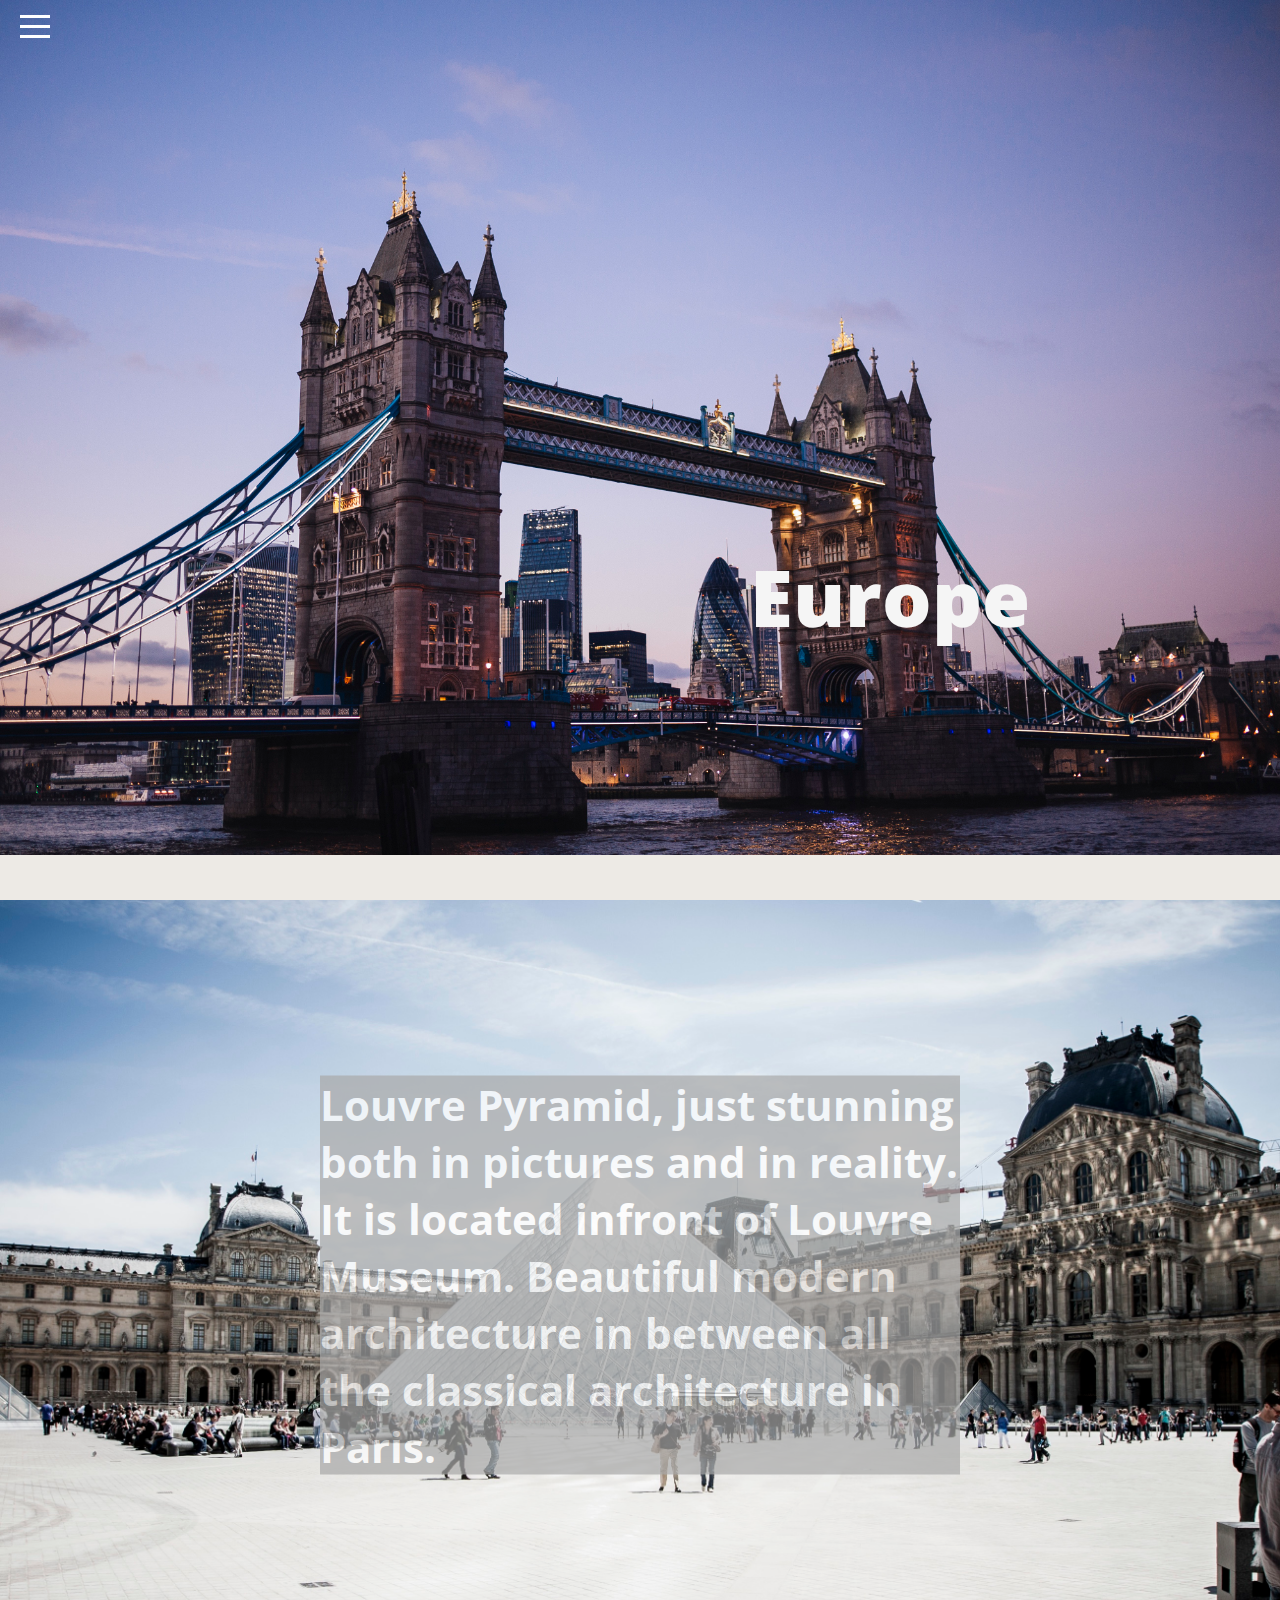
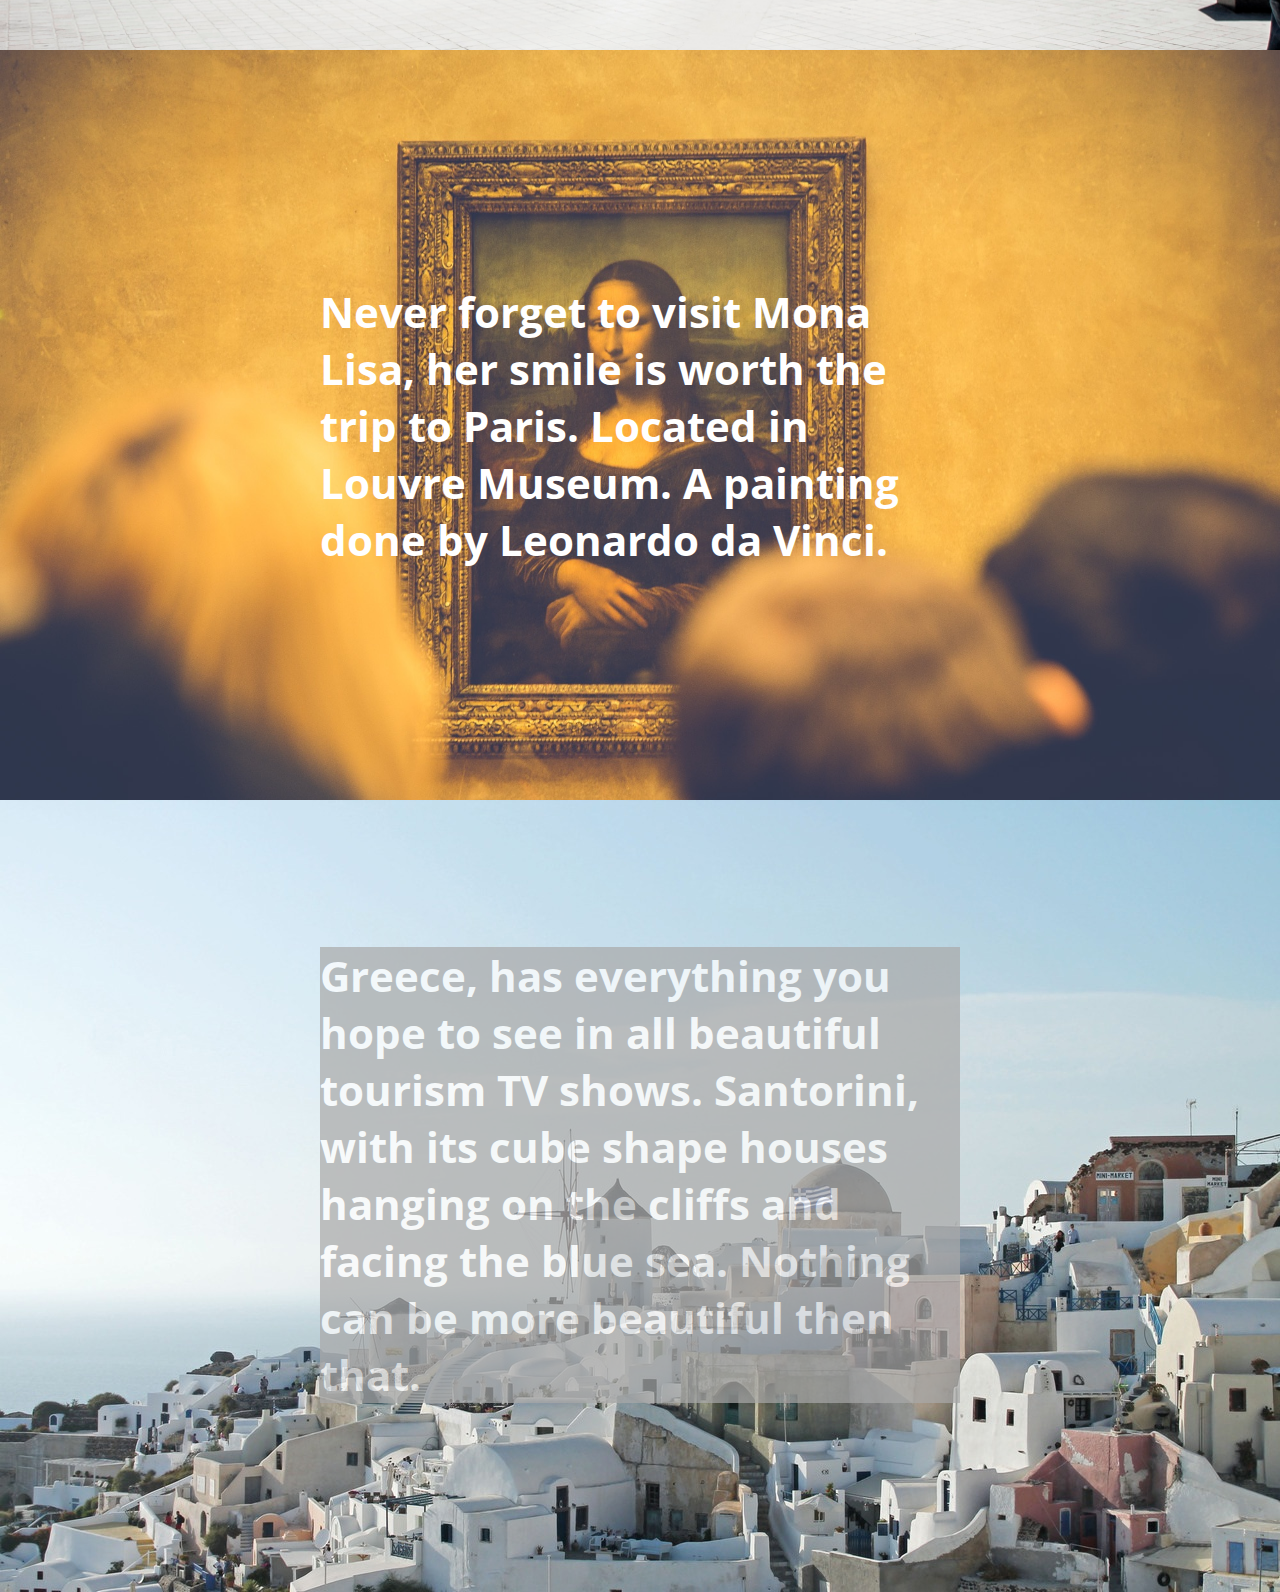
==== commit a0c9c23f: "pushing my changes onto github" ====
--- a/europe.html
+++ b/europe.html
@@ -38,7 +38,7 @@
 	
 	<section class= "pyramid">
 		<div class= "pyramid-overlay"></div><img id="pyramid-back" src="assets/image/pyramid.jpg">
-		<div class= "text" id= "pyramid-text"> Louvre pyramid, just stunning both in pictures and in reality. It is located infront of Louvre museum. Beautiful modern architecture in between all the classical architecture in Paris.</div>
+		<div class= "text" id= "pyramid-text"> Louvre Pyramid, just stunning both in pictures and in reality. It is located infront of Louvre Museum. Beautiful modern architecture in between all the classical architecture in Paris.</div>
 		</div>
 	</section>
 
